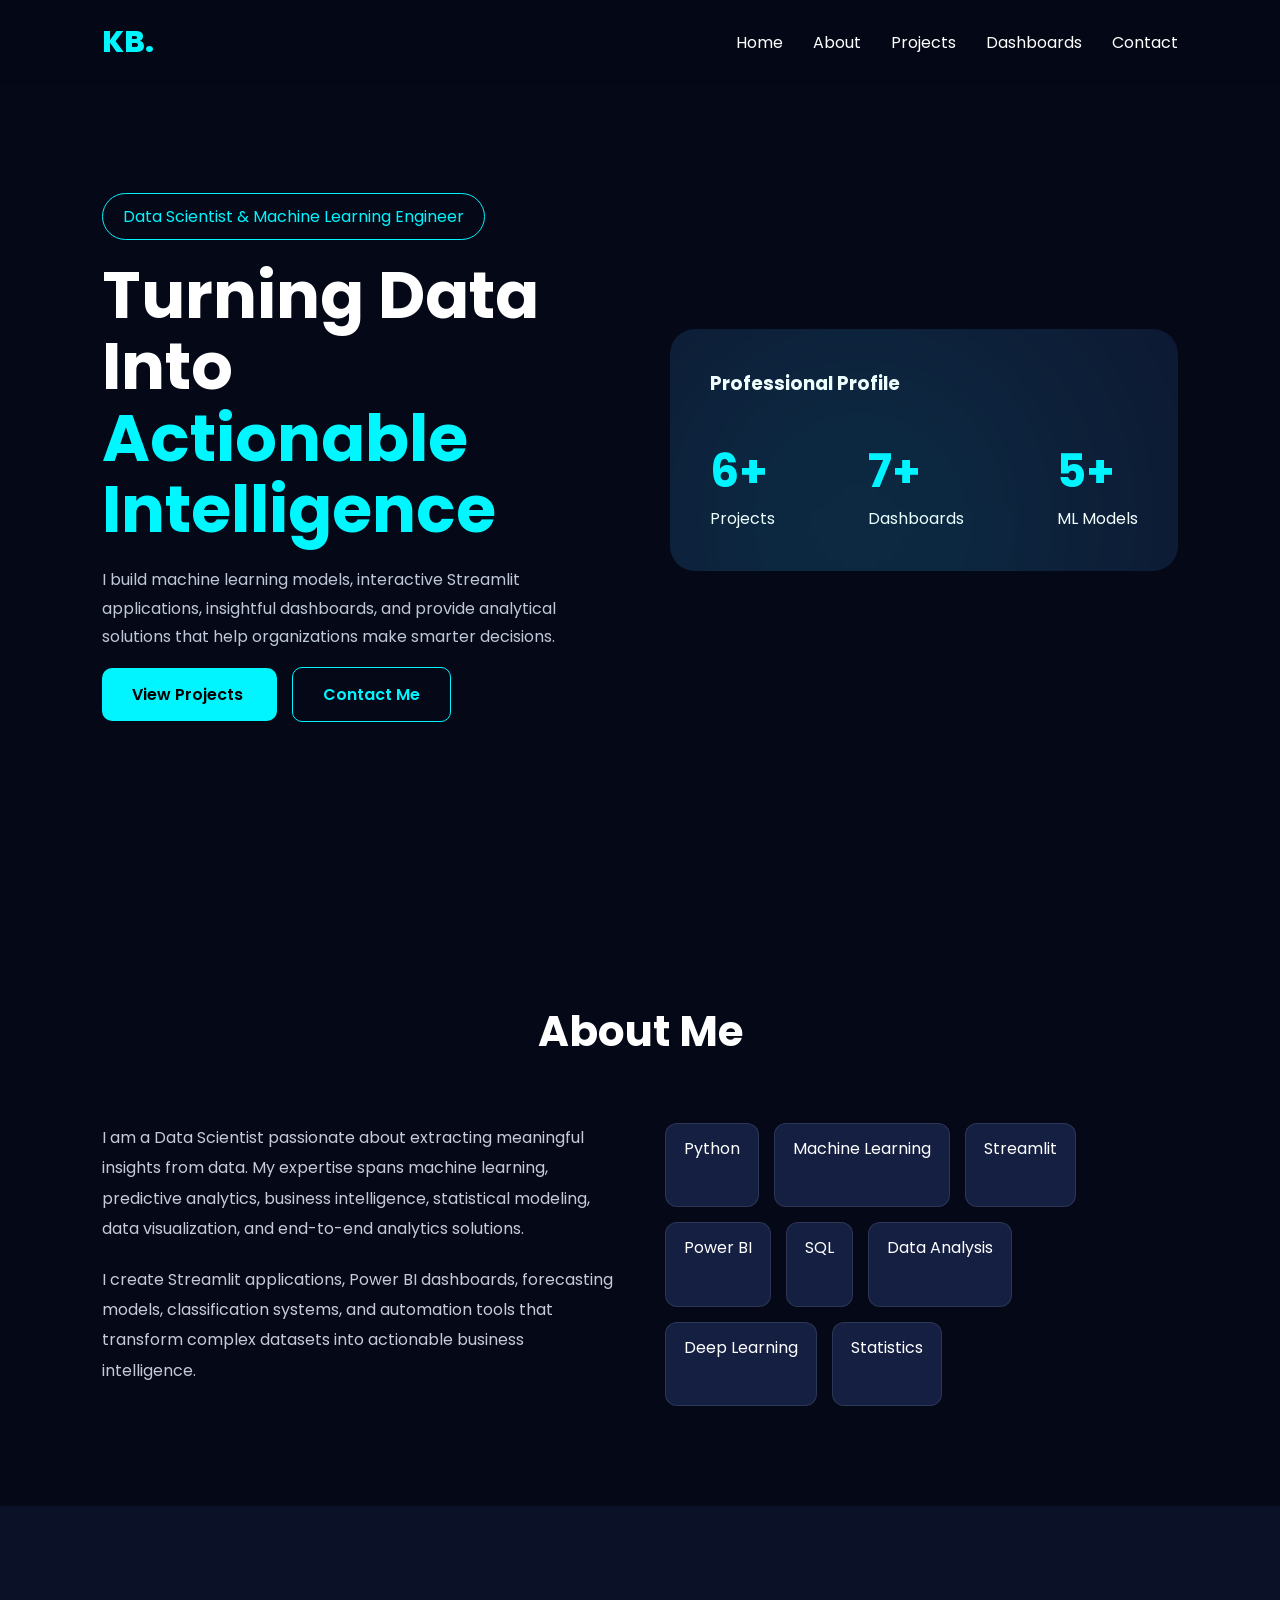
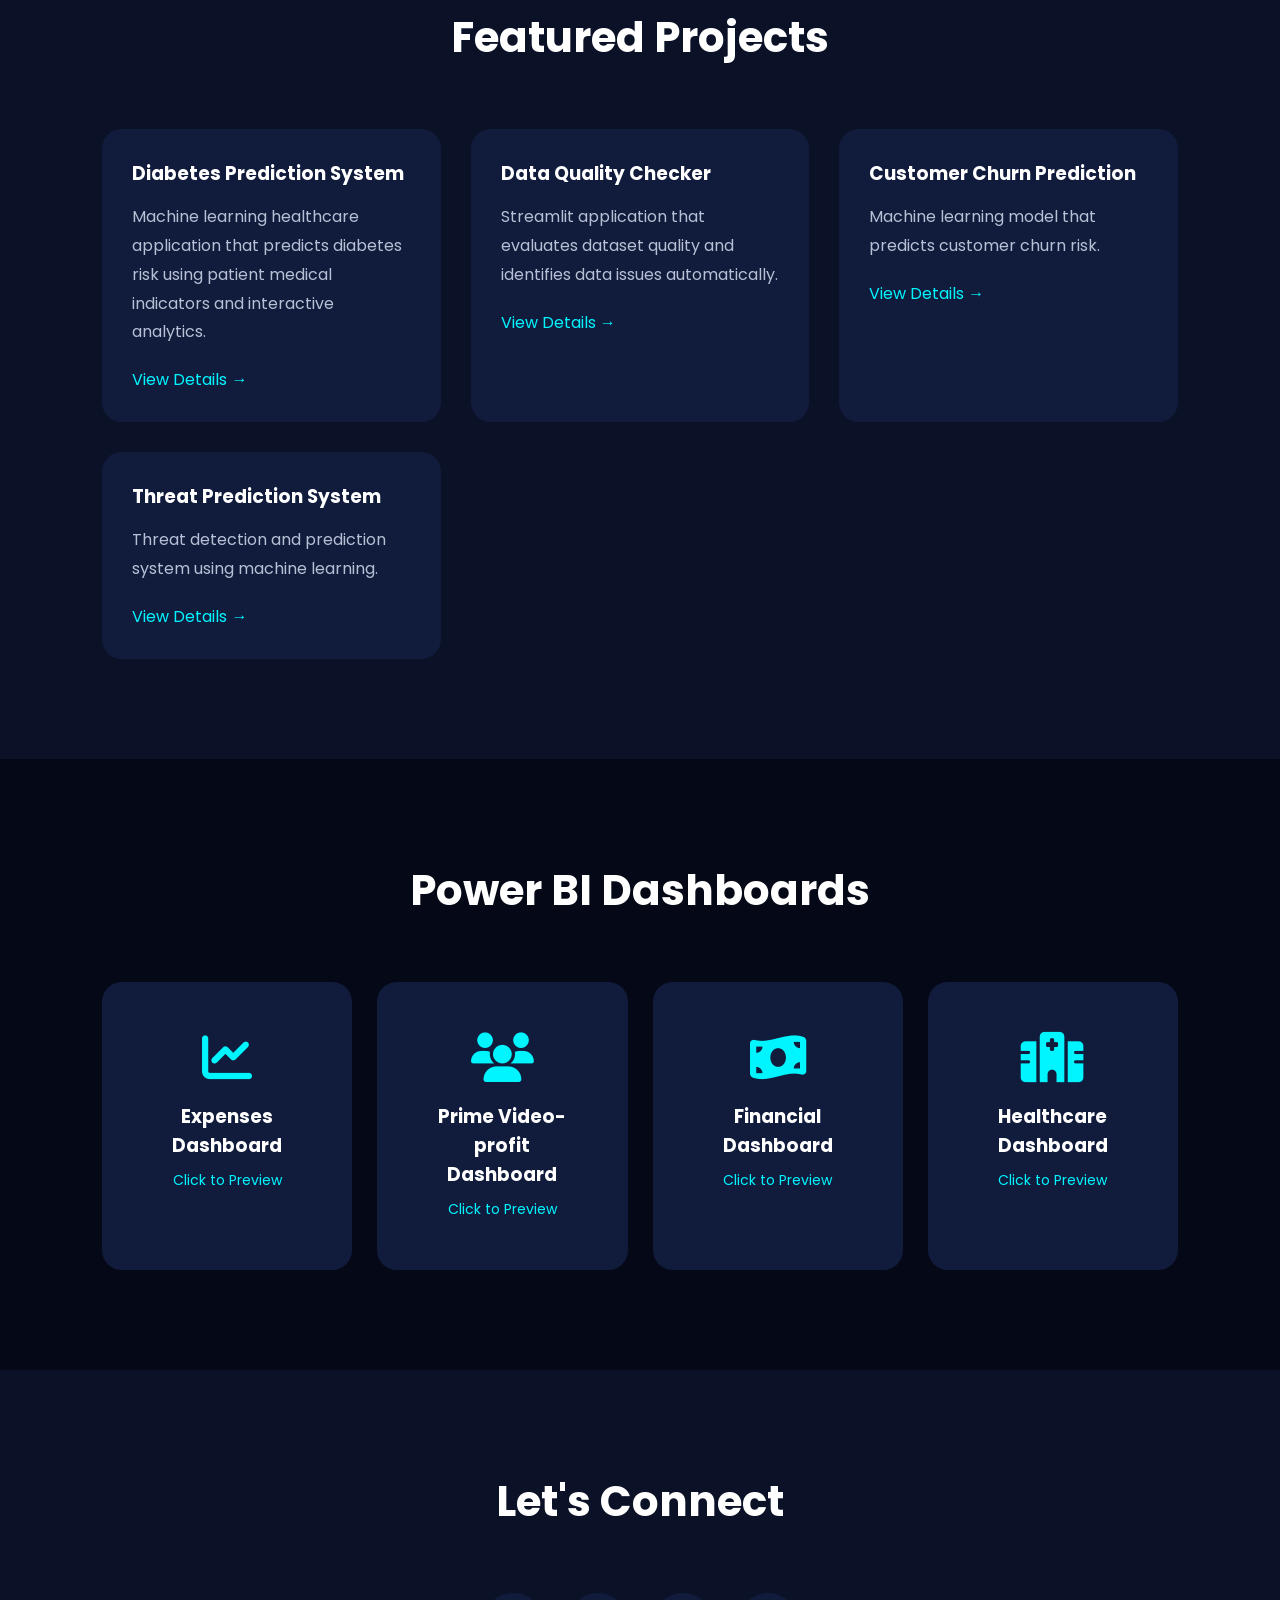
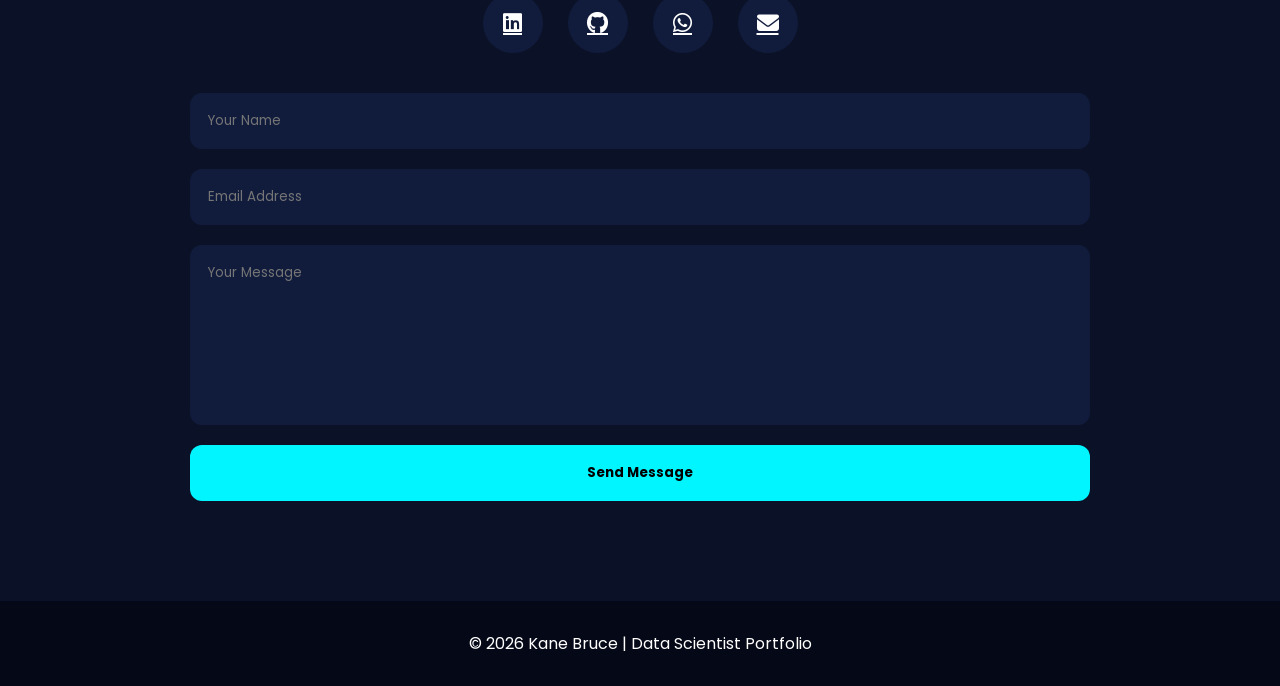
==== index.html @ 133e35f1 "Add files via upload" ====
<!DOCTYPE html>
<html lang="en">
<head>
    <meta charset="UTF-8">
    <meta name="viewport" content="width=device-width, initial-scale=1.0">

    <title>Kane Bruce | Data Scientist</title>

    <link rel="stylesheet" href="style.css">

    <link rel="preconnect" href="https://fonts.googleapis.com">
    <link href="https://fonts.googleapis.com/css2?family=Poppins:wght@300;400;500;600;700;800&display=swap" rel="stylesheet">

    <link
        rel="stylesheet"
        href="https://cdnjs.cloudflare.com/ajax/libs/font-awesome/6.5.1/css/all.min.css"
    >
</head>

<body>

    <!-- NAVBAR -->

    <nav class="navbar">
        <div class="logo">
            KB.
        </div>

        <ul class="nav-links">
            <li><a href="#home">Home</a></li>
            <li><a href="#about">About</a></li>
            <li><a href="#projects">Projects</a></li>
            <li><a href="#dashboards">Dashboards</a></li>
            <li><a href="#contact">Contact</a></li>
        </ul>

        <div class="menu-btn">
            <i class="fas fa-bars"></i>
        </div>
    </nav>

    <!-- HERO -->

    <section id="home" class="hero">

        <div class="hero-content">

            <span class="tag">
                Data Scientist & Machine Learning Engineer
            </span>

            <h1>
                Turning Data Into
                <span>Actionable Intelligence</span>
            </h1>

            <p>
                I build machine learning models, interactive Streamlit
                applications, insightful dashboards, and provide analytical
                solutions that help organizations make smarter decisions.
            </p>

            <div class="hero-buttons">

                <a href="#projects" class="btn primary">
                    View Projects
                </a>

                <a href="#contact" class="btn secondary">
                    Contact Me
                </a>

            </div>

        </div>

        <div class="hero-card">

            <div class="card-glow"></div>

            <h3>Professional Profile</h3>

            <div class="stats">

                <div>
                    <h2>6+</h2>
                    <span>Projects</span>
                </div>

                <div>
                    <h2>7+</h2>
                    <span>Dashboards</span>
                </div>

                <div>
                    <h2>5+</h2>
                    <span>ML Models</span>
                </div>

            </div>

        </div>

    </section>

    <!-- ABOUT -->

    <section id="about" class="section">

        <div class="section-title">
            <h2>About Me</h2>
        </div>

        <div class="about-container">

            <div class="about-text">

                <p>
                    I am a Data Scientist passionate about extracting
                    meaningful insights from data. My expertise spans
                    machine learning, predictive analytics, business
                    intelligence, statistical modeling, data visualization,
                    and end-to-end analytics solutions.
                </p>

                <p>
                    I create Streamlit applications, Power BI dashboards,
                    forecasting models, classification systems, and
                    automation tools that transform complex datasets
                    into actionable business intelligence.
                </p>

            </div>

            <div class="skills">

                <div class="skill">Python</div>
                <div class="skill">Machine Learning</div>
                <div class="skill">Streamlit</div>
                <div class="skill">Power BI</div>
                <div class="skill">SQL</div>
                <div class="skill">Data Analysis</div>
                <div class="skill">Deep Learning</div>
                <div class="skill">Statistics</div>

            </div>
    </section>

    <!-- PROJECTS -->

                <section id="projects" class="section dark">

                    <div class="section-title">
                        <h2>Featured Projects</h2>
                    </div>

                    <div class="project-grid">
                        <div class="project-card">

                <h3>Diabetes Prediction System</h3>

                <p>
                    Machine learning healthcare application
                    that predicts diabetes risk using patient
                    medical indicators and interactive analytics.
                </p>

                <a href="diabetes-app.html">
                    View Details →
                </a>

            </div>


            <div class="project-card">

                <h3>Data Quality Checker</h3>

                <p>
                    Streamlit application that evaluates
                    dataset quality and identifies
                    data issues automatically.
                </p>

                <a href="data-quality-checker.html">
                    View Details →
                </a>

            </div>


            <div class="project-card">

                <h3>Customer Churn Prediction</h3>

                <p>
                    Machine learning model that predicts
                    customer churn risk.
                </p>

                <a href="churn-prediction.html">
                    View Details →
                </a>

            </div>


            <div class="project-card">

                <h3>Threat Prediction System</h3>

                <p>
                    Threat detection and prediction
                    system using machine learning.
                </p>

                <a href="projects/threat-prediction.html">
                    View Details →
                </a>

            </div>

    </section>

    <!-- DASHBOARDS -->

    <section id="dashboards" class="section">

    <div class="section-title">
        <h2>Power BI Dashboards</h2>
    </div>

    <div class="dashboard-grid">

        <div class="dashboard-card" 
                onclick="openDashboard(
                'P3.png',
                'Expenses Dashboard')">
            <i class="fas fa-chart-line"></i>

            <h3>Expenses Dashboard</h3>

            <p>Click to Preview</p>

        </div> 

        <div class="dashboard-card"
             onclick="openDashboard(
             'P4.png',
             'Prime Video-profit Dashboard')">

            <i class="fas fa-users"></i>

            <h3>Prime Video-profit Dashboard</h3>

            <p>Click to Preview</p>

        </div>

        <div class="dashboard-card"
             onclick="openDashboard(
             '  ',
             'Prime Video-profit Dashboard')">

            <i class="fas fa-money-bill-wave"></i>

            <h3>Financial Dashboard</h3>

            <p>Click to Preview</p>

        </div>

        <div class="dashboard-card"
             onclick="openDashboard(
             'assets/dashboards/healthcare-dashboard.png',
             'Healthcare Dashboard')">

            <i class="fas fa-hospital"></i>

            <h3>Healthcare Dashboard</h3>

            <p>Click to Preview</p>

        </div>

    </div>

</section>
    <!-- CONTACT -->

    <section id="contact" class="section dark">

        <div class="section-title">
            <h2>Let's Connect</h2>
        </div>

        <div class="contact-container">

            <div class="socials">

                <a href="https://www.linkedin.com/in/nana-kane-eshun-7b982227b/">
                    <i class="fab fa-linkedin"></i>
                </a>

                <a href="https://github.com/kanebruce">
                    <i class="fab fa-github"></i>
                </a>

                <a href="https://wa.me/+233200462035">
                    <i class="fab fa-whatsapp"></i>
                </a>

                <a href="mailto:nanakaneeshun@gmail.com">
                    <i class="fas fa-envelope"></i>
                </a>

            </div>

           <form class="contact-form" action="https://formspree.io/f/mojojodv" method="POST">
   
            <input type="text" name="name" placeholder="Your Name" required>
            
            <input type="email" name="email" placeholder="Email Address" required>
            
            <textarea name="message" placeholder="Your Message" required></textarea>
            
            <button type="submit">Send Message</button>
            </form>

        </div>

    </section>

    <footer>
        © 2026 Kane Bruce | Data Scientist Portfolio
    </footer>


<!-- Dashboard Preview Modal -->

<div id="dashboardModal" class="dashboard-modal">

    <span class="close-modal">&times;</span>

    <img
        id="dashboardImage"
        class="modal-image"
        src=""
        alt=""
    >

    <div id="dashboardTitle" class="modal-title"></div>

</div>
<script src="script.js"></script>
</body>
</html>
---- style.css ----
*{
margin:0;
padding:0;
box-sizing:border-box;
font-family:'Poppins',sans-serif;
scroll-behavior:smooth;
}

body{
background:#050816;
color:white;
overflow-x:hidden;
}
/* ===========================
   DASHBOARD MODAL
=========================== */

.dashboard-modal{

display:none;

position:fixed;

z-index:99999;

left:0;

top:0;

width:100%;

height:100%;

background:rgba(0,0,0,.92);

justify-content:center;

align-items:center;

flex-direction:column;

padding:40px;

animation:fadeIn .3s;

}

.modal-image{

max-width:90%;

max-height:80vh;

border-radius:20px;

box-shadow:0 20px 80px rgba(0,0,0,.6);

animation:zoom .35s;

}

.modal-title{

margin-top:25px;

font-size:28px;

font-weight:600;

color:white;

}

.close-modal{

position:absolute;

top:30px;

right:50px;

font-size:55px;

color:white;

cursor:pointer;

transition:.3s;

}

.close-modal:hover{

color:#00f5ff;

transform:rotate(90deg);

}

.dashboard-card{

cursor:pointer;

transition:.4s;

}

.dashboard-card:hover{

transform:translateY(-12px);

box-shadow:0 20px 40px rgba(0,245,255,.25);

}

.dashboard-card p{

margin-top:10px;

color:#00f5ff;

font-size:14px;

}

@keyframes fadeIn{

from{

opacity:0;

}

to{

opacity:1;

}

}

@keyframes zoom{

from{

transform:scale(.7);

opacity:0;

}

to{

transform:scale(1);

opacity:1;

}

}
.navbar{
position:fixed;
width:100%;
top:0;
display:flex;
justify-content:space-between;
align-items:center;
padding:20px 8%;
background:rgba(5,8,22,.85);
backdrop-filter:blur(12px);
z-index:1000;
}

.logo{
font-size:30px;
font-weight:800;
color:#00f5ff;
}

.nav-links{
display:flex;
list-style:none;
gap:30px;
}

.nav-links a{
text-decoration:none;
color:white;
transition:.3s;
}

.nav-links a:hover{
color:#00f5ff;
}

.menu-btn{
display:none;
font-size:25px;
cursor:pointer;
}

.hero{
min-height:100vh;
display:grid;
grid-template-columns:1fr 1fr;
align-items:center;
padding:120px 8%;
gap:60px;
}

.tag{
display:inline-block;
padding:10px 20px;
border:1px solid #00f5ff;
border-radius:50px;
color:#00f5ff;
margin-bottom:20px;
}

.hero h1{
font-size:65px;
line-height:1.1;
margin-bottom:20px;
}

.hero h1 span{
color:hsl(182, 100%, 50%);
}

.hero p{
color:#bfc8d8;
line-height:1.8;
margin-bottom:30px;
}

.btn{
padding:15px 30px;
border-radius:10px;
text-decoration:none;
font-weight:600;
margin-right:15px;
}
.btn.secondary:hover{
background-color:#00f5ff; /* Fills the tag with a particular color (e.g., Blue) */
color: #ffffff;   
}

.btn.demo:hover{
background-color:#00f5ff; /* Fills the tag with a particular color (e.g., Blue) */
color: #ffffff; 
}
.primary{
background:#00f5ff;
color:#000;
}

.secondary{
border:1px solid #00f5ff;
color:#00f5ff;
}

.hero-card{
position:relative;
padding:40px;
border-radius:25px;
background:#0e1630;
overflow:hidden;
}

.card-glow{
position:absolute;
width:300px;
height:300px;
background:#00f5ff;
filter:blur(150px);
opacity:.25;
}

.stats{
display:flex;
justify-content:space-between;
margin-top:40px;
}

.stats h2{
font-size:45px;
color:#00f5ff;
}

.section{
padding:100px 8%;
}

.dark{
background:#0b1227;
}

.section-title{
text-align:center;
margin-bottom:60px;
}

.section-title h2{
font-size:42px;
}

.about-container{
display:grid;
grid-template-columns:1fr 1fr;
gap:50px;
}

.about-text p{
margin-bottom:20px;
line-height:1.9;
color:#c5cbd8;
}

.skills{
display:flex;
flex-wrap:wrap;
gap:15px;
}

.skill{
padding:12px 18px;
background:#141f42;
border-radius:12px;
border:1px solid rgba(255,255,255,.1);
}

.project-grid{
display:grid;
grid-template-columns:repeat(auto-fit,minmax(280px,1fr));
gap:30px;
}

.project-card{
background:#111c3d;
padding:30px;
border-radius:20px;
transition:.4s;
}

.project-card:hover{
transform:translateY(-10px);
}

.project-card h3{
margin-bottom:15px;
}

.project-card p{
color:#b7c0d4;
line-height:1.8;
margin-bottom:20px;
}

.project-card a{
color:#00f5ff;
text-decoration:none;
}

.dashboard-grid{
display:grid;
grid-template-columns:repeat(auto-fit,minmax(250px,1fr));
gap:25px;
}

.dashboard-card{
background:#111c3d;
padding:50px;
text-align:center;
border-radius:20px;
}

.dashboard-card i{
font-size:50px;
margin-bottom:20px;
color:#00f5ff;
}

.contact-container{
max-width:900px;
margin:auto;
}

.socials{
display:flex;
justify-content:center;
gap:25px;
margin-bottom:40px;
}

.socials a{
width:60px;
height:60px;
display:flex;
justify-content:center;
align-items:center;
border-radius:50%;
background:#111c3d;
color:white;
font-size:22px;
transition:.3s;
}

.socials a:hover{
background:#00f5ff;
color:black;
}

.contact-form{
display:flex;
flex-direction:column;
gap:20px;
}

.contact-form input,
.contact-form textarea{
padding:18px;
background:#111c3d;
border:none;
color:white;
border-radius:12px;
}

.contact-form textarea{
height:180px;
resize:none;
}

.contact-form button{
padding:18px;
background:#00f5ff;
border:none;
font-weight:700;
cursor:pointer;
border-radius:12px;
}

footer{
text-align:center;
padding:30px;
background:#050816;
}

@media(max-width:900px){

.hero{
grid-template-columns:1fr;
}

.about-container{
grid-template-columns:1fr;
}

.nav-links{
display:none;
position:absolute;
top:80px;
right:20px;
background:#111c3d;
padding:20px;
border-radius:10px;
flex-direction:column;
}

.nav-links.active{
display:flex;
}

.menu-btn{
display:block;
}
}
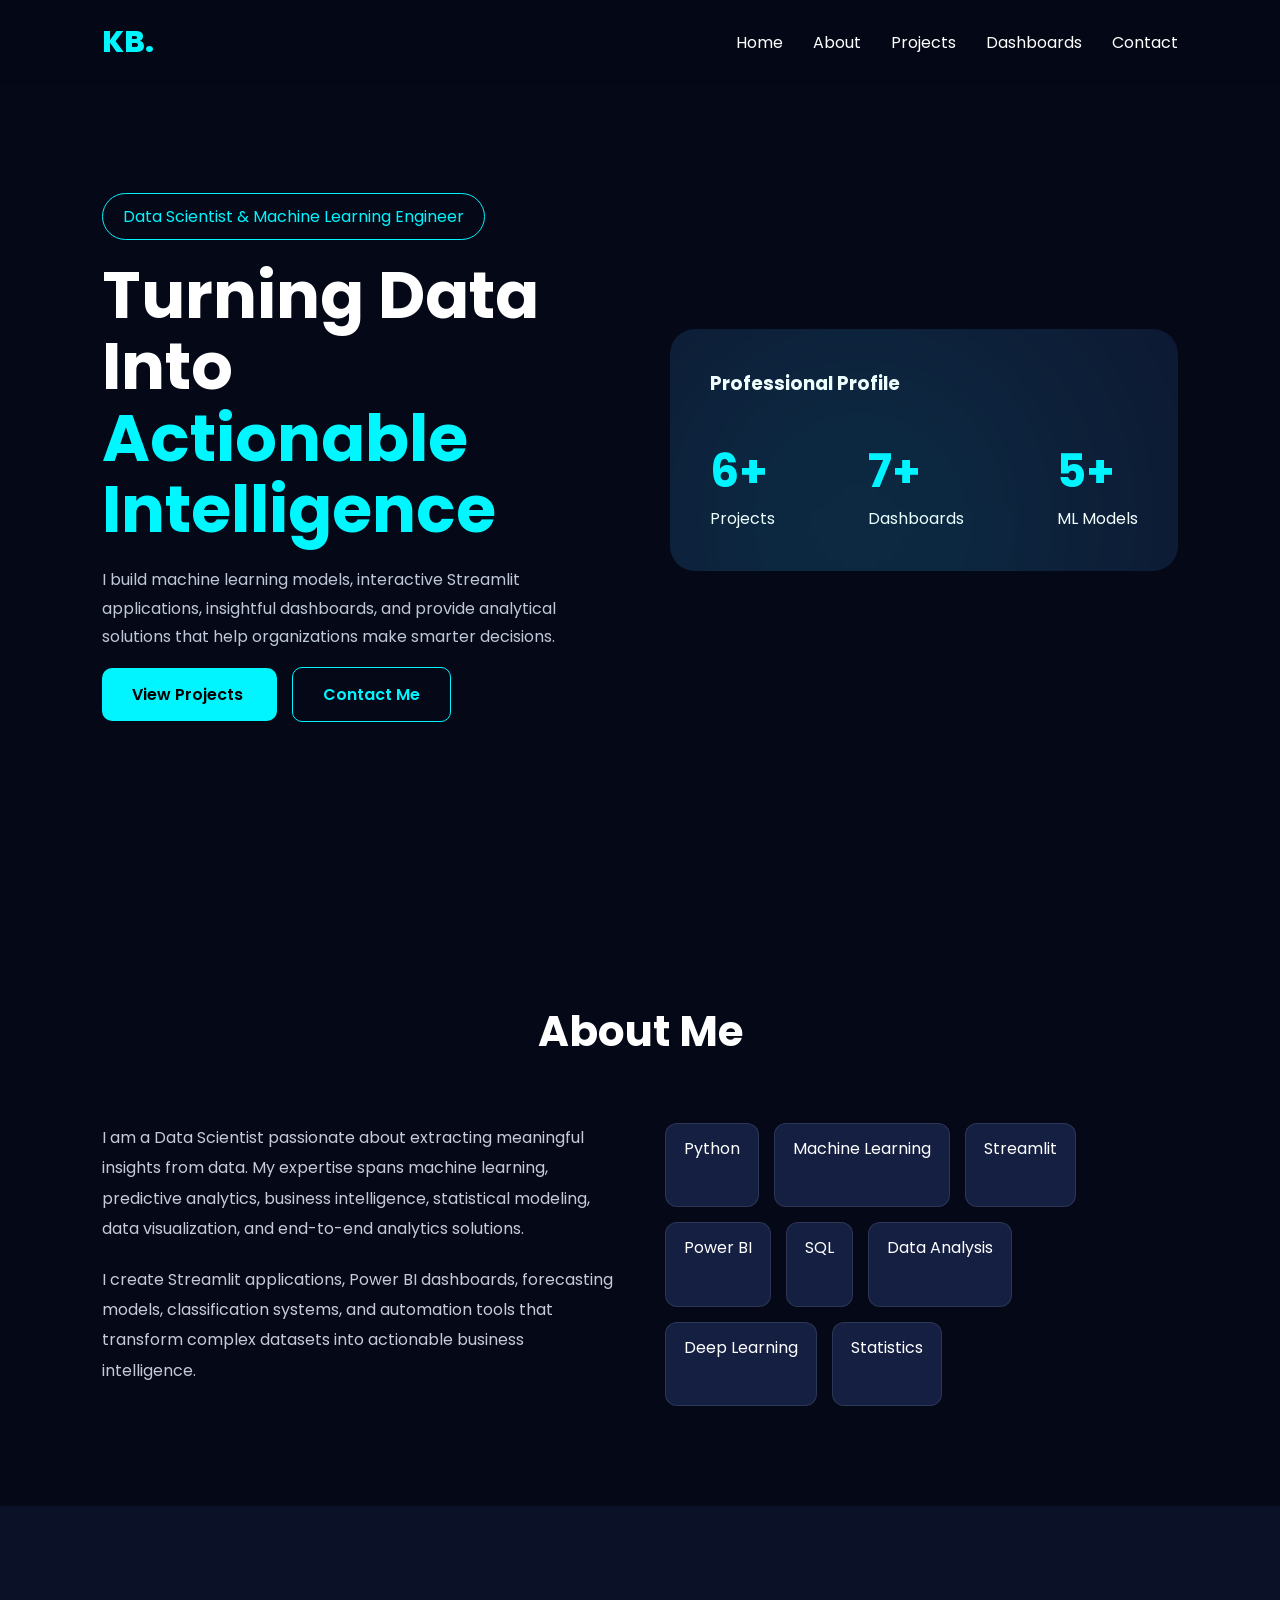
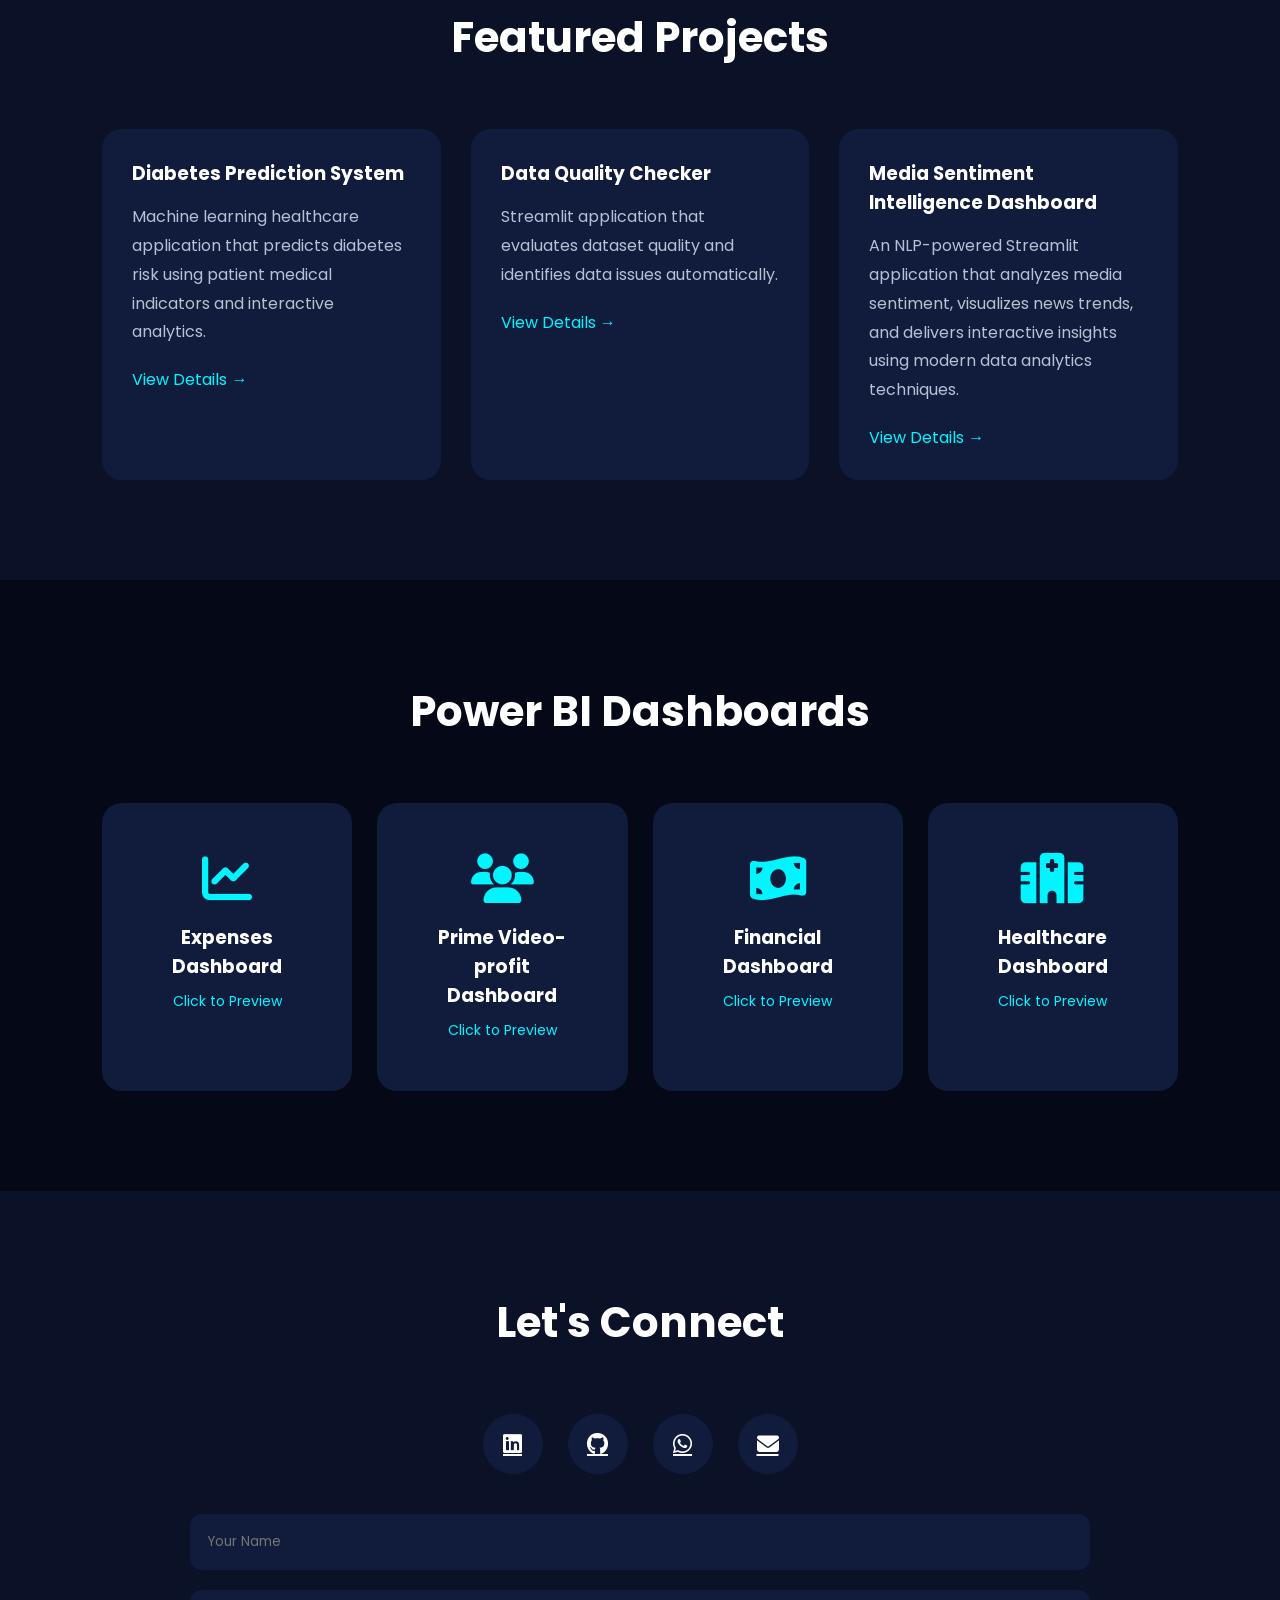
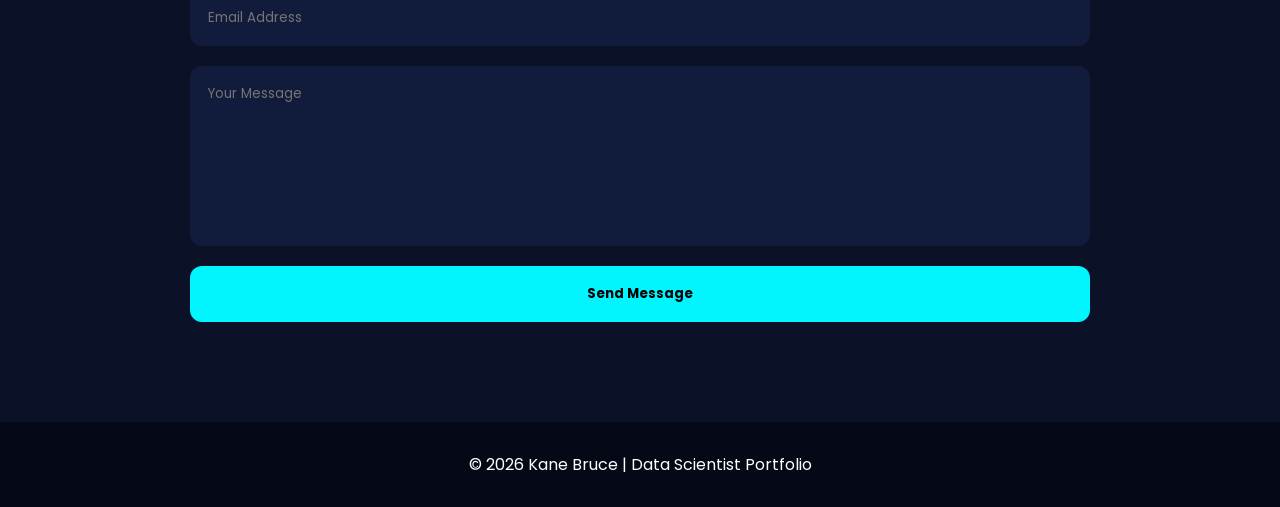
==== commit b4a8698c: "Add files via upload" ====
--- a/index.html
+++ b/index.html
@@ -188,33 +188,17 @@
 
             </div>
 
-
             <div class="project-card">
 
-                <h3>Customer Churn Prediction</h3>
-
-                <p>
-                    Machine learning model that predicts
-                    customer churn risk.
-                </p>
-
-                <a href="churn-prediction.html">
-                    View Details →
-                </a>
-
-            </div>
-
-
-            <div class="project-card">
-
-                <h3>Threat Prediction System</h3>
-
-                <p>
-                    Threat detection and prediction
-                    system using machine learning.
-                </p>
-
-                <a href="projects/threat-prediction.html">
+                <h3>Media Sentiment Intelligence Dashboard</h3>
+
+                <p>
+                    An NLP-powered Streamlit application that analyzes media sentiment,
+                    visualizes news trends, and delivers interactive insights using
+                    modern data analytics techniques.
+                </p>
+
+                <a href="sentiment-analysis.html">
                     View Details →
                 </a>
 
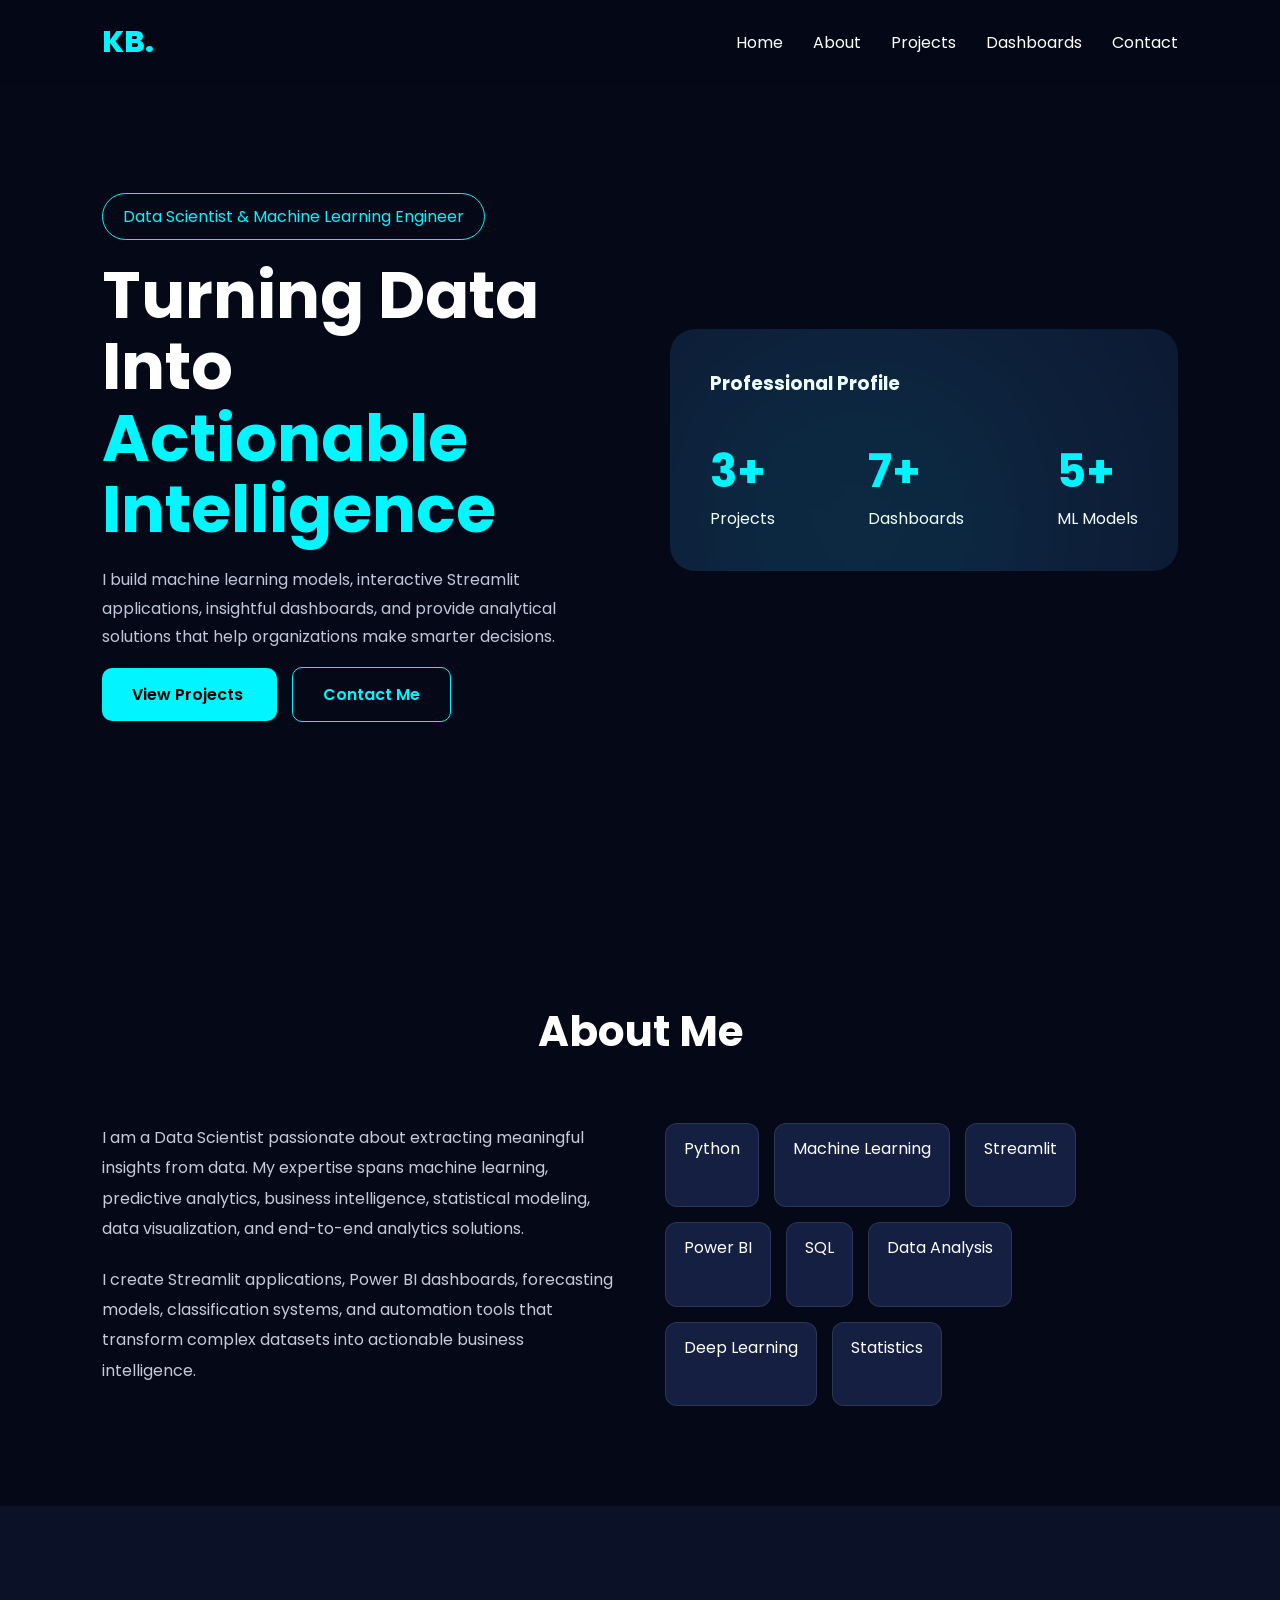
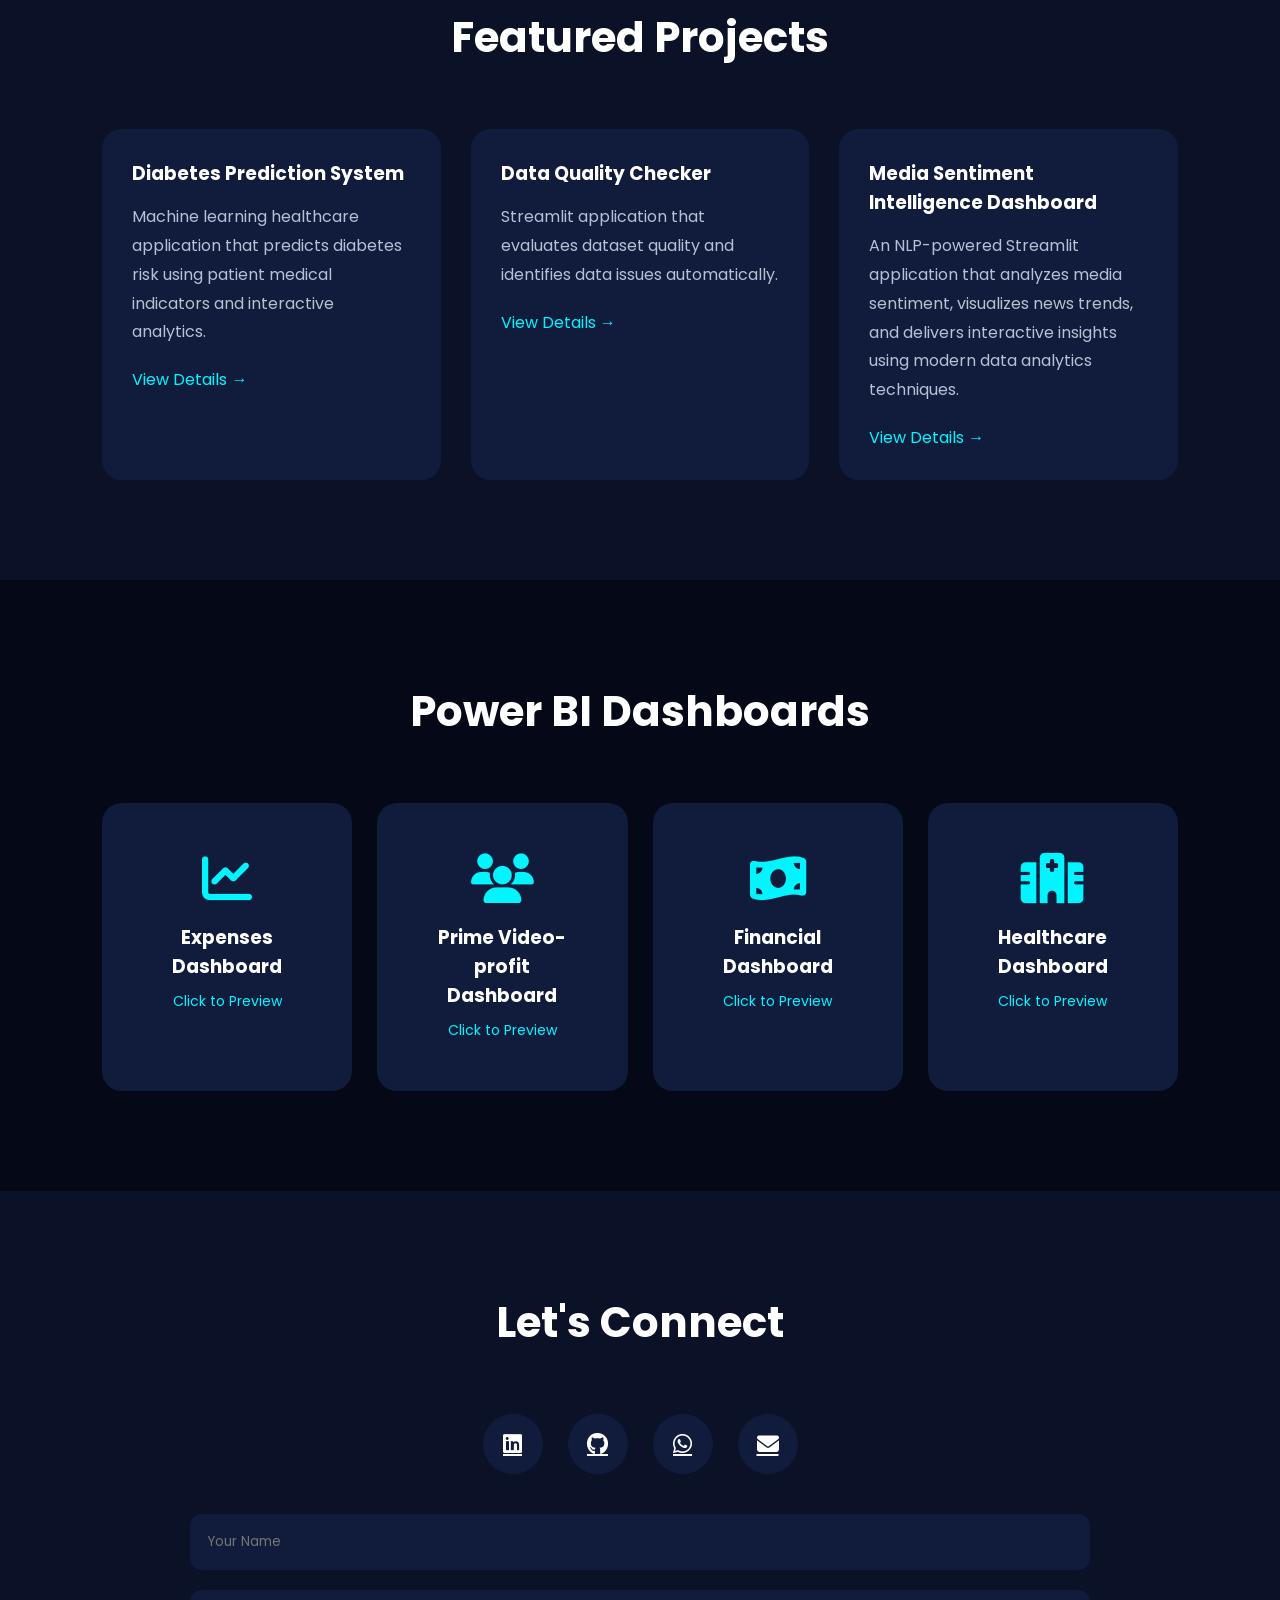
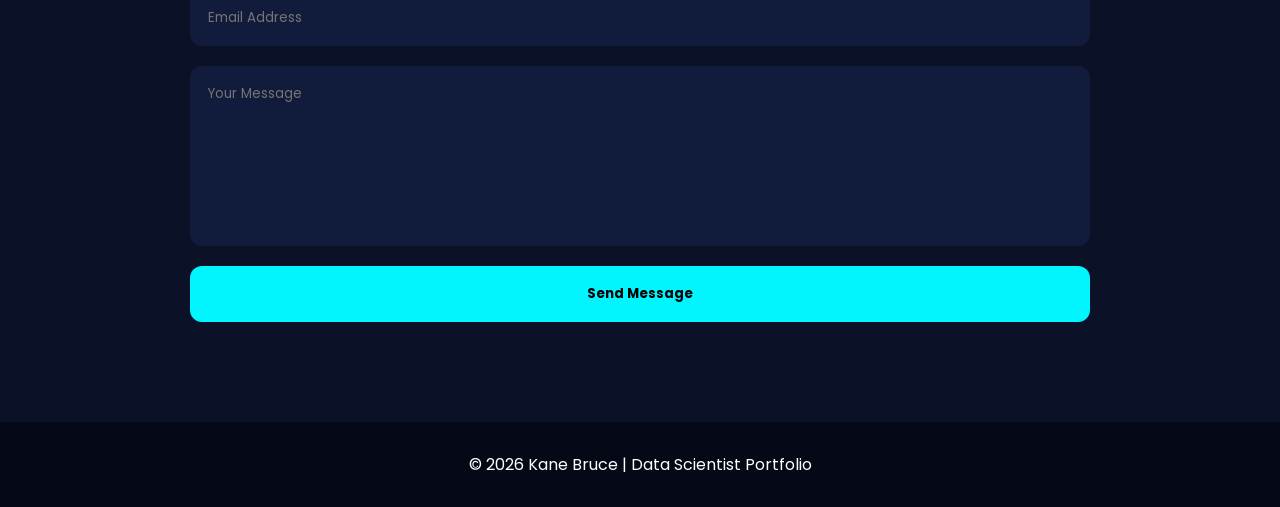
==== commit 3124329b: "Fix HTML encoding issues in index.html" ====
--- a/index.html
+++ b/index.html
@@ -83,7 +83,7 @@
             <div class="stats">
 
                 <div>
-                    <h2>6+</h2>
+                    <h2>3+</h2>
                     <span>Projects</span>
                 </div>
 
@@ -338,4 +338,4 @@
 </div>
 <script src="script.js"></script>
 </body>
-</html>+</html>
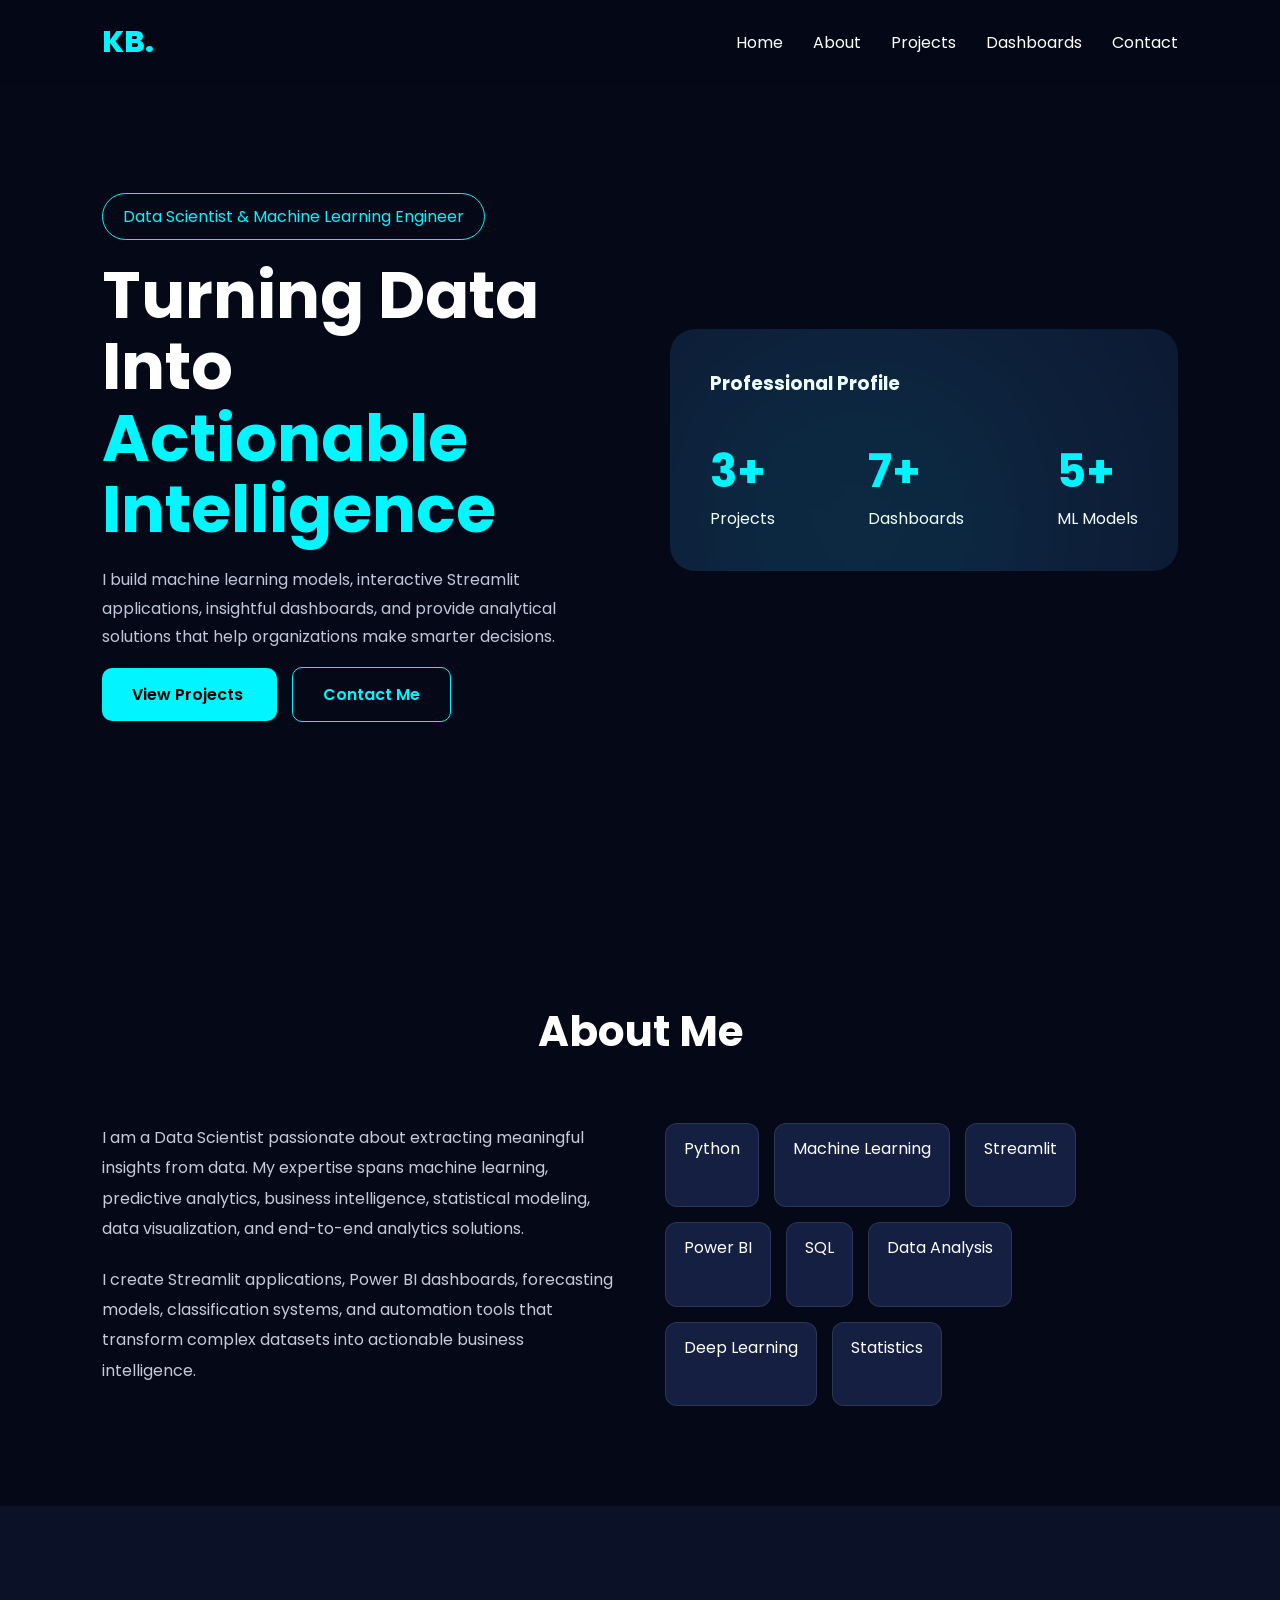
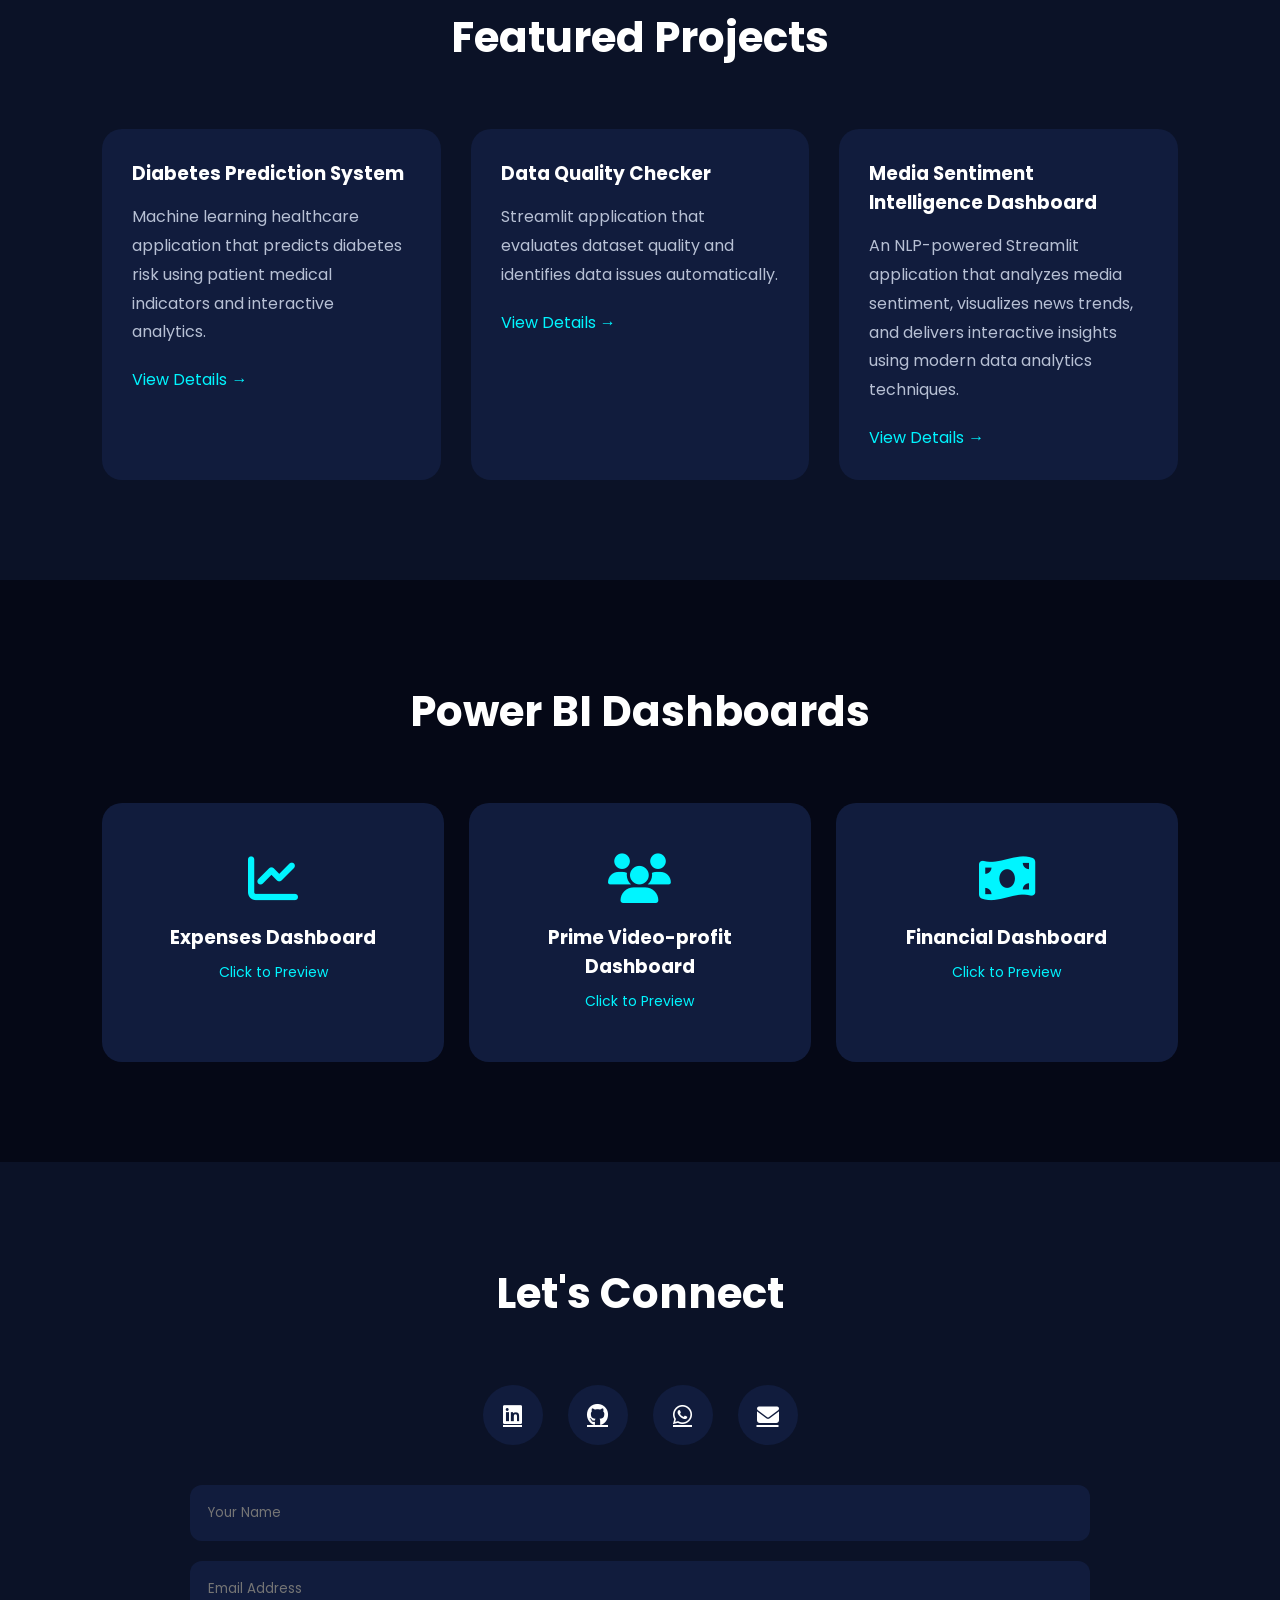
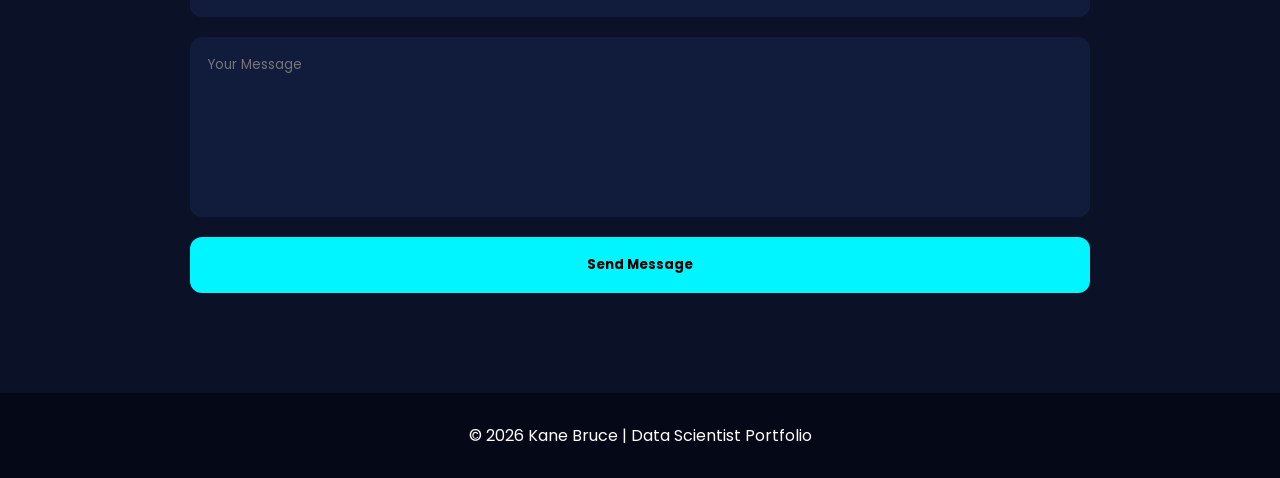
==== commit f9eeb6ee: "Update index.html" ====
--- a/index.html
+++ b/index.html
@@ -243,7 +243,7 @@
 
         <div class="dashboard-card"
              onclick="openDashboard(
-             '  ',
+             'P5.png',
              'Prime Video-profit Dashboard')">
 
             <i class="fas fa-money-bill-wave"></i>
@@ -253,22 +253,6 @@
             <p>Click to Preview</p>
 
         </div>
-
-        <div class="dashboard-card"
-             onclick="openDashboard(
-             'assets/dashboards/healthcare-dashboard.png',
-             'Healthcare Dashboard')">
-
-            <i class="fas fa-hospital"></i>
-
-            <h3>Healthcare Dashboard</h3>
-
-            <p>Click to Preview</p>
-
-        </div>
-
-    </div>
-
 </section>
     <!-- CONTACT -->
 
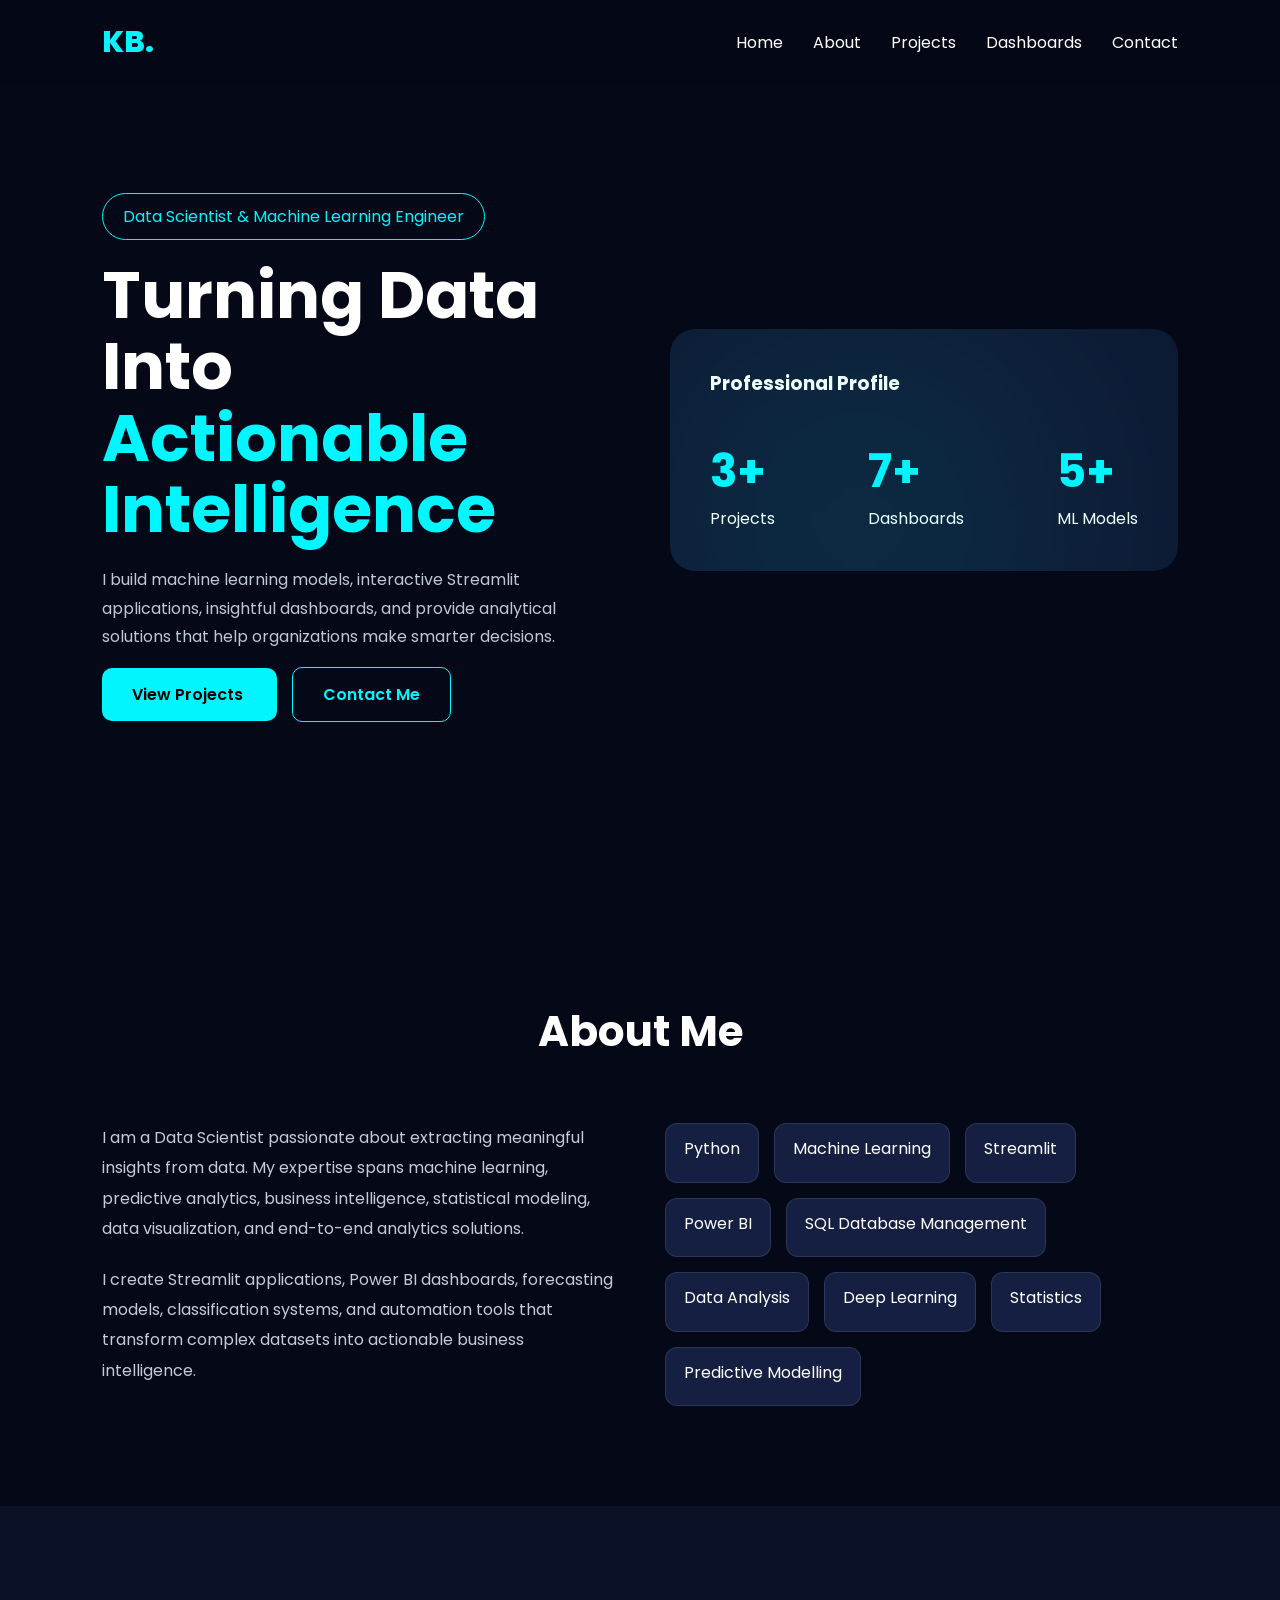
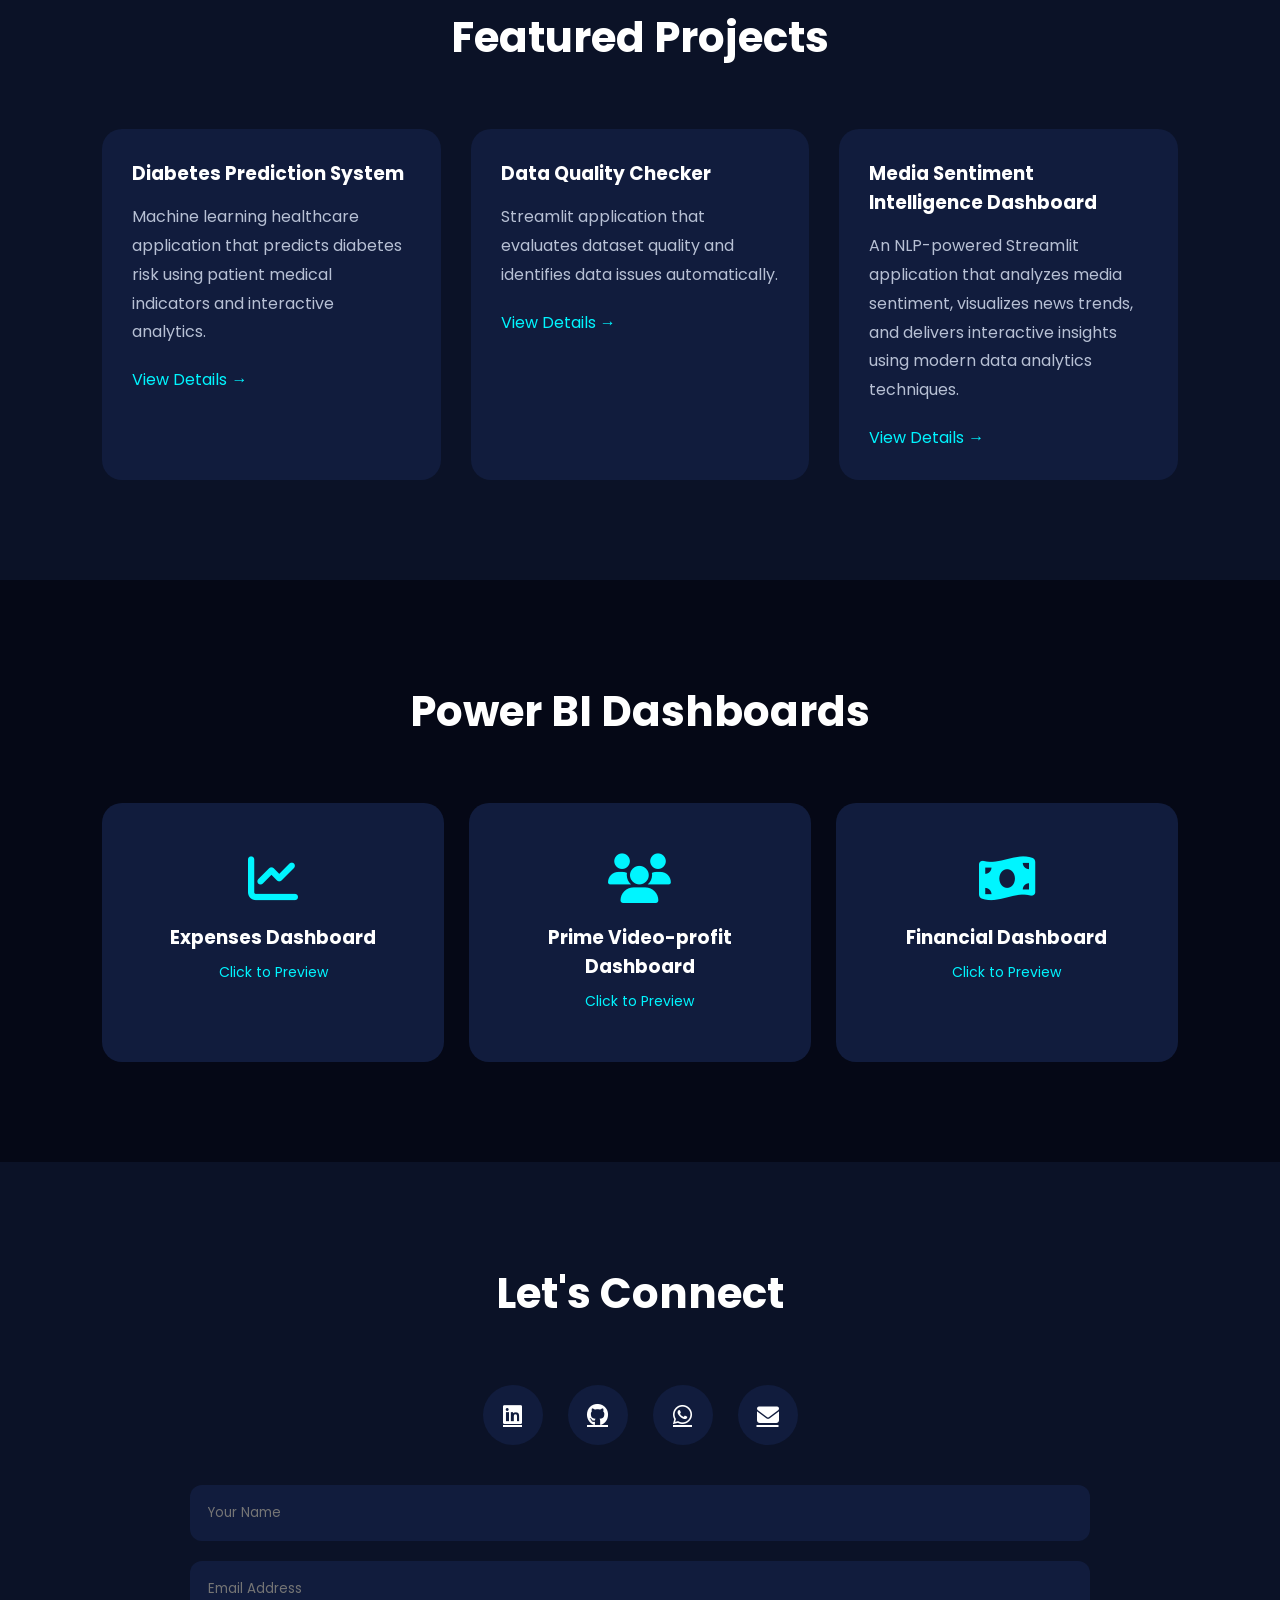
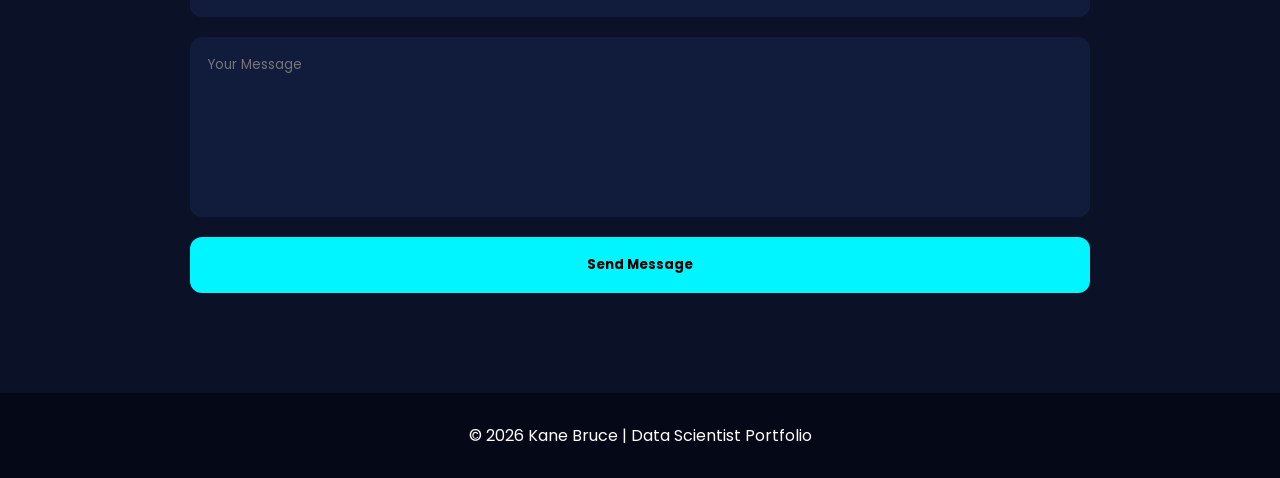
==== commit a49e3b8f: "Update index.html" ====
--- a/index.html
+++ b/index.html
@@ -138,11 +138,11 @@
                 <div class="skill">Machine Learning</div>
                 <div class="skill">Streamlit</div>
                 <div class="skill">Power BI</div>
-                <div class="skill">SQL</div>
+                <div class="skill">SQL Database Management</div>
                 <div class="skill">Data Analysis</div>
                 <div class="skill">Deep Learning</div>
                 <div class="skill">Statistics</div>
-
+                <div class="skill">Predictive Modelling</div>
             </div>
     </section>
 
